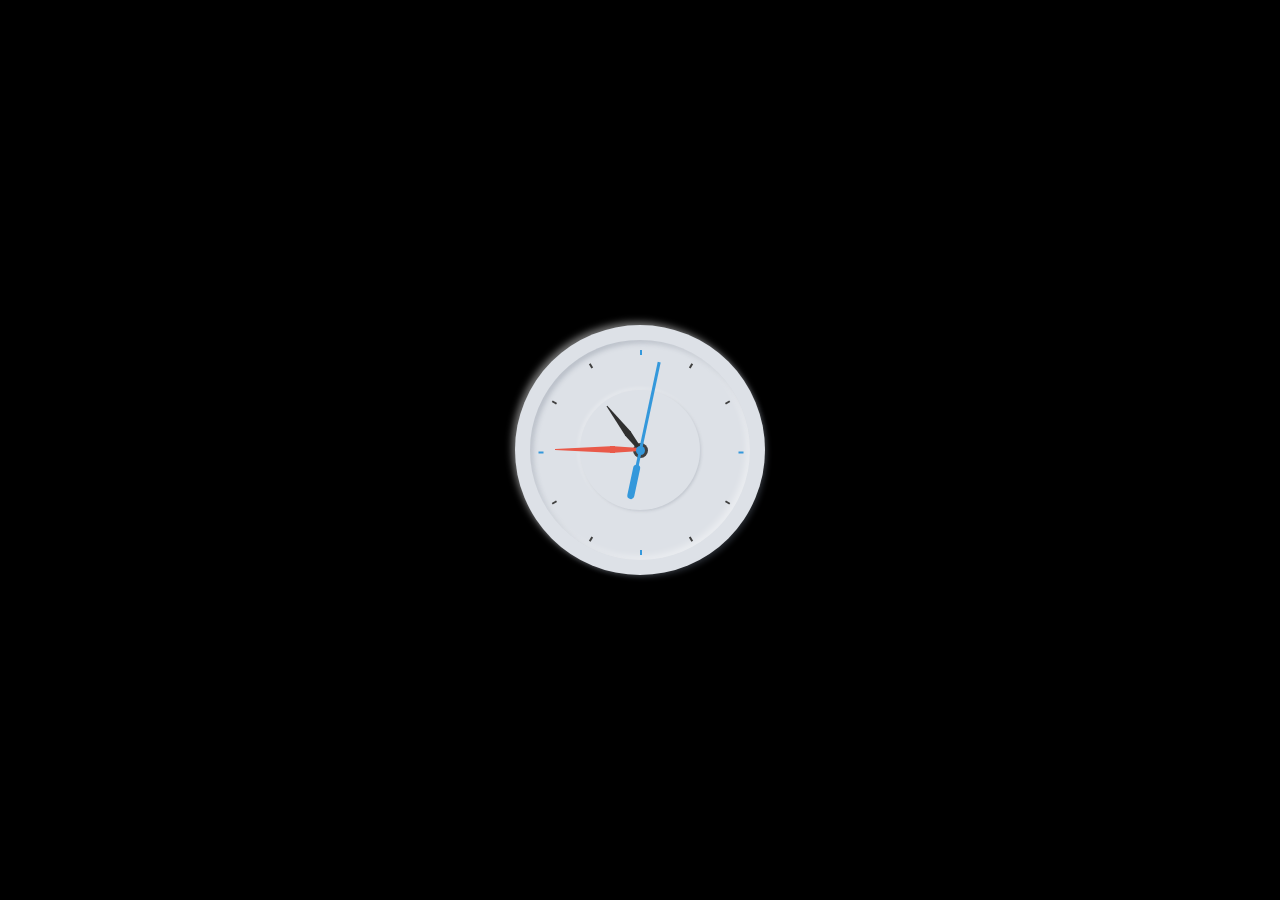
==== analog/index.html @ f1d4a714 "open member" ====
<!DOCTYPE html>
<!-- Created By CodingNepal -->
<html lang="en" dir="ltr">
   <head>
      <meta charset="utf-8">
      <title>Clean Analog</title>
        
      <meta name="title" content="Clean Analog">
      <meta name="description" content="just clean analog clock">

      <!-- Open Graph / Facebook -->
      <meta property="og:type" content="website">
      <meta property="og:url" content="https://clock.mikailthoriq.ml">
      <meta property="og:title" content="Clean Analog">
      <meta property="og:description" content="just clean analog clock">
      <meta property="og:image" content="https://server3.riqq-cdn.cf/0:/Pics/analogcleanclock.png">

      <!-- Twitter -->
      <meta property="twitter:card" content="summary_large_image">
      <meta property="twitter:url" content="https://clock.mikailthoriq.ml">
      <meta property="twitter:title" content="Clean Analog">
      <meta property="twitter:description" content="just clean analog clock">
      <meta property="twitter:image" content="https://server3.riqq-cdn.cf/0:/Pics/analogcleanclock.png">

      <link rel="stylesheet" href="style.css">
   </head>
   <body>
      <div class="clock">
         <div class="center-nut"></div>
         <div class="center-nut2"></div>
         <div class="indicators">
            <div></div>
            <div></div>
            <div></div>
            <div></div>
            <div></div>
            <div></div>
            <div></div>
            <div></div>
            <div></div>
            <div></div>
            <div></div>
            <div></div>
         </div>
         <div class="sec-hand">
            <div class="sec"></div>
         </div>
         <div class="min-hand">
            <div class="min"></div>
         </div>
         <div class="hr-hand">
            <div class="hr"></div>
         </div>
      </div>
      <script>
         const sec = document.querySelector(".sec");
         const min = document.querySelector(".min");
         const hr = document.querySelector(".hr");
         setInterval(function(){
           let time  = new Date();
           let secs = time.getSeconds() * 6;
           let mins = time.getMinutes() * 6;
           let hrs = time.getHours() * 30;
           sec.style.transform = `rotateZ(${secs}deg)`;
           min.style.transform = `rotateZ(${mins}deg)`;
           hr.style.transform = `rotateZ(${hrs+(mins/12)}deg)`;
         });
      </script>
   </body>
</html>
---- analog/style.css ----
*{
    margin: 0;
    padding: 0;
    box-sizing: border-box;
  }
  html,body{
    height: 100%;
  }
  body{
    display: grid;
    place-items: center;
    background: #000;
    text-align: center;
  }
  .clock{
    position: relative;
    display: flex;
    align-items: center;
    justify-content: center;
    background: #dde1e7;
    height: 250px;
    width: 250px;
    border-radius: 50%;
    box-shadow: -3px -3px 7px #ffffff73,
                3px 3px 5px rgba(94,104,121,0.288);
  }
  .clock:before{
    position: absolute;
    content: '';
    height: 220px;
    width: 220px;
    background: #dde1e7;
    border-radius: 50%;
    box-shadow: inset -3px -3px 7px #ffffff73,
                inset 3px 3px 5px rgba(94,104,121,0.288);
  }
  .clock:after{
    position: absolute;
    content: '';
    height: 120px;
    width: 120px;
    background: #dde1e7;
    border-radius: 50%;
    box-shadow: -1px -1px 5px #ffffff73,
                1px 1px 3px rgba(94,104,121,0.288);
  }
  .clock .center-nut{
    height: 15px;
    width: 15px;
    background: #404040;
    border-radius: 50%;
    z-index: 2;
    position: absolute;
  }
  .clock .center-nut2{
    height: 9px;
    width: 9px;
    background: #3498db;
    border-radius: 50%;
    z-index: 15;
    position: absolute;
  }
  .indicators div{
    position: absolute;
    width: 2px;
    height: 5px;
    background: #404040;
  }
  .indicators div:nth-child(1){
    transform: rotate(30deg) translateY(-100px);
  }
  .indicators div:nth-child(2){
    transform: rotate(60deg) translateY(-100px);
  }
  .indicators div:nth-child(3){
    background: #3498db;
    transform: rotate(90deg) translateY(-100px);
  }
  .indicators div:nth-child(4){
    transform: rotate(120deg) translateY(-100px);
  }
  .indicators div:nth-child(5){
    transform: rotate(150deg) translateY(-100px);
  }
  .indicators div:nth-child(6){
    background: #3498db;
    transform: rotate(180deg) translateY(-100px);
  }
  .indicators div:nth-child(7){
    transform: rotate(210deg) translateY(-100px);
  }
  .indicators div:nth-child(8){
    transform: rotate(240deg) translateY(-100px);
  }
  .indicators div:nth-child(9){
    background: #3498db;
    transform: rotate(270deg) translateY(-100px);
  }
  .indicators div:nth-child(10){
    transform: rotate(300deg) translateY(-100px);
  }
  .indicators div:nth-child(11){
    transform: rotate(330deg) translateY(-100px);
  }
  .indicators div:nth-child(12){
    background: #3498db;
    transform: rotate(360deg) translateY(-100px);
  }
  .sec-hand,.min-hand,.hr-hand{
    position: absolute;
  }
  .sec-hand, .sec{
    height: 180px;
    width: 180px;
    z-index: 6;
  }
  .min-hand, .min{
    height: 140px;
    width: 140px;
    z-index: 5;
  }
  .hr-hand, .hr{
    height: 110px;
    width: 110px;
    z-index: 4;
  }
  .sec,.min,.hr{
    display: flex;
    justify-content: center;
    position: absolute;
  }
  .sec:before{
    position: absolute;
    content: '';
    height: 110px;
    width: 3px;
    background: #3498db;
  }
  .sec:after{
    position: absolute;
    content: '';
    height: 35px;
    width: 7px;
    background: #3498db;
    top: 105px;
    border-radius: 5px;
  }
  .min:before{
    position: absolute;
    content: '';
    width: 1px;
    top: -15px;
    border-left: 3px solid transparent;
    border-right: 3px solid transparent;
    border-bottom: 60px solid #e95949;
  }
  .min:after{
    position: absolute;
    content: '';
    width: 3px;
    top: 40px;
    border-left: 2px solid transparent;
    border-right: 2px solid transparent;
    border-top: 30px solid #e95949;
  }
  .hr:before{
    position: absolute;
    content: '';
    width: 1px;
    border-left: 3px solid transparent;
    border-right: 3px solid transparent;
    border-bottom: 35px solid #303030;
  }
  .hr:after{
    position: absolute;
    content: '';
    width: 3px;
    top: 34px;
    border-left: 2px solid transparent;
    border-right: 2px solid transparent;
    border-top: 25px solid #303030;
  }
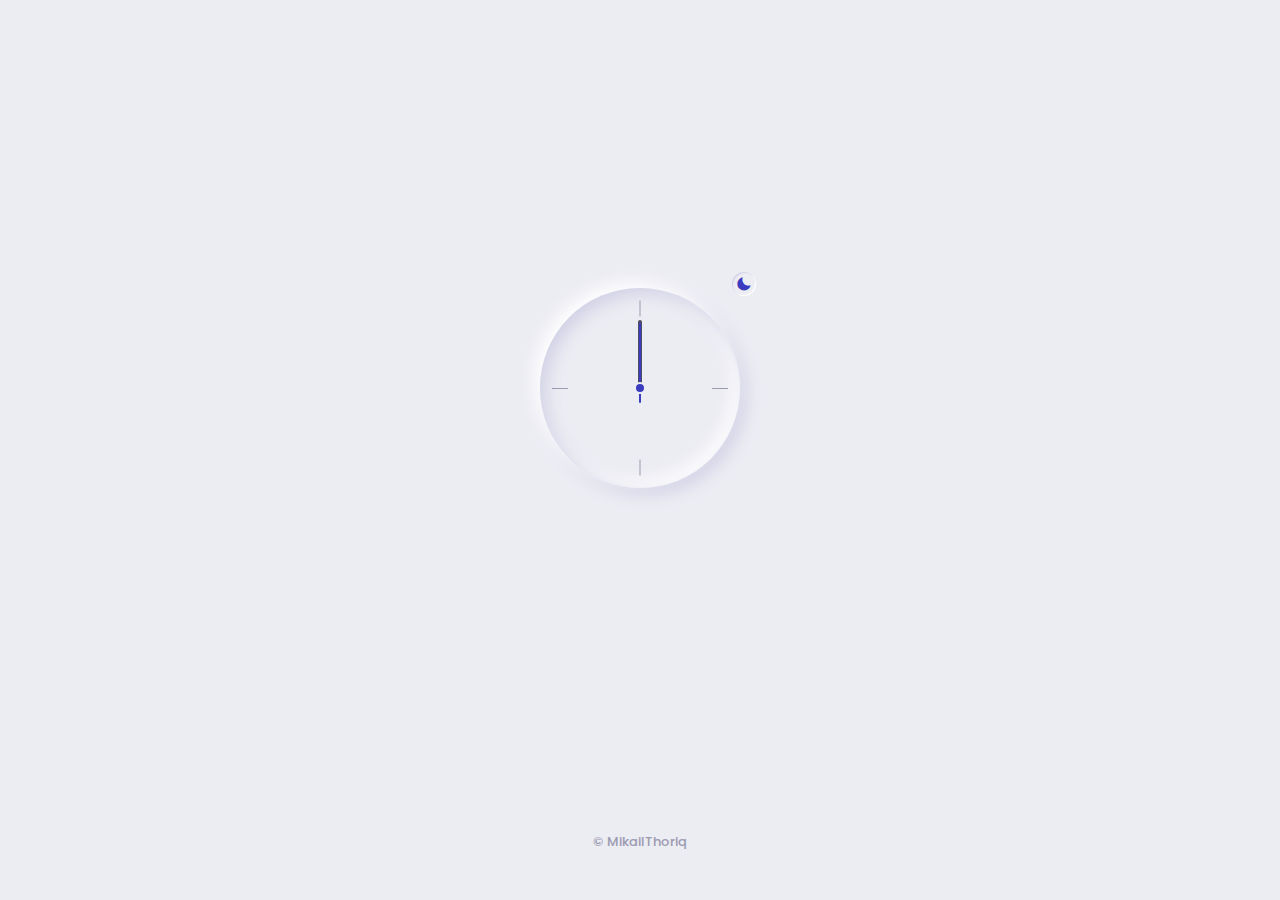
==== commit 88c00625: "update analog clock : refined design and added dark mode" ====
--- a/analog/index.html
+++ b/analog/index.html
@@ -1,70 +1,71 @@
 <!DOCTYPE html>
-<!-- Created By CodingNepal -->
-<html lang="en" dir="ltr">
-   <head>
-      <meta charset="utf-8">
-      <title>Clean Analog</title>
+    <html lang="en">
+    <head>
+        <meta charset="UTF-8">
+        <title>Clean Analog</title>
         
-      <meta name="title" content="Clean Analog">
-      <meta name="description" content="just clean analog clock">
+        <meta name="title" content="Clean Analog">
+        <meta name="description" content="just clean analog clock">
+  
+        <!-- Open Graph / Facebook -->
+        <meta property="og:type" content="website">
+        <meta property="og:url" content="https://clock.mikailthoriq.ml">
+        <meta property="og:title" content="Clean Analog">
+        <meta property="og:description" content="just clean analog clock">
+        <meta property="og:image" content="https://server3.riqq-cdn.cf/0:/Pics/cleanclockv2.png">
+  
+        <!-- Twitter -->
+        <meta property="twitter:card" content="summary_large_image">
+        <meta property="twitter:url" content="https://clock.mikailthoriq.ml">
+        <meta property="twitter:title" content="Clean Analog">
+        <meta property="twitter:description" content="just clean analog clock">
+        <meta property="twitter:image" content="https://server3.riqq-cdn.cf/0:/Pics/cleanclockv2.png">
+  
+        <meta name="viewport" content="width=device-width, initial-scale=1.0">
 
-      <!-- Open Graph / Facebook -->
-      <meta property="og:type" content="website">
-      <meta property="og:url" content="https://clock.mikailthoriq.ml">
-      <meta property="og:title" content="Clean Analog">
-      <meta property="og:description" content="just clean analog clock">
-      <meta property="og:image" content="https://server3.riqq-cdn.cf/0:/Pics/analogcleanclock.png">
+        <link rel="stylesheet" href="https://cdn.jsdelivr.net/npm/boxicons@latest/css/boxicons.min.css">
+        <link rel="stylesheet" href="assets/css/styles.css">
+    </head>
+    <body>
+        <section class="clock container">
+            <div class="clock__container grid">
+                <div class="clock__content grid">
+                    <div class="clock__circle">
+                        <span class="clock__twelve"></span>
+                        <span class="clock__three"></span>
+                        <span class="clock__six"></span>
+                        <span class="clock__nine"></span>
+    
+                        <div class="clock__rounder"></div>
+                        <div class="clock__hour" id="clock-hour"></div>
+                        <div class="clock__minutes" id="clock-minutes"></div>
+                        <div class="clock__seconds" id="clock-seconds"></div>
 
-      <!-- Twitter -->
-      <meta property="twitter:card" content="summary_large_image">
-      <meta property="twitter:url" content="https://clock.mikailthoriq.ml">
-      <meta property="twitter:title" content="Clean Analog">
-      <meta property="twitter:description" content="just clean analog clock">
-      <meta property="twitter:image" content="https://server3.riqq-cdn.cf/0:/Pics/analogcleanclock.png">
+                        <div class="clock__theme">
+                            <i class='bx bxs-moon' id="theme-button"></i>
+                        </div>
+                    </div>
 
-      <link rel="stylesheet" href="style.css">
-   </head>
-   <body>
-      <div class="clock">
-         <div class="center-nut"></div>
-         <div class="center-nut2"></div>
-         <div class="indicators">
-            <div></div>
-            <div></div>
-            <div></div>
-            <div></div>
-            <div></div>
-            <div></div>
-            <div></div>
-            <div></div>
-            <div></div>
-            <div></div>
-            <div></div>
-            <div></div>
-         </div>
-         <div class="sec-hand">
-            <div class="sec"></div>
-         </div>
-         <div class="min-hand">
-            <div class="min"></div>
-         </div>
-         <div class="hr-hand">
-            <div class="hr"></div>
-         </div>
-      </div>
-      <script>
-         const sec = document.querySelector(".sec");
-         const min = document.querySelector(".min");
-         const hr = document.querySelector(".hr");
-         setInterval(function(){
-           let time  = new Date();
-           let secs = time.getSeconds() * 6;
-           let mins = time.getMinutes() * 6;
-           let hrs = time.getHours() * 30;
-           sec.style.transform = `rotateZ(${secs}deg)`;
-           min.style.transform = `rotateZ(${mins}deg)`;
-           hr.style.transform = `rotateZ(${hrs+(mins/12)}deg)`;
-         });
-      </script>
-   </body>
+                    <div>
+                        <div class="clock__text">
+                            <div class="clock__text-hour" id="text-hour"></div>
+                            <div class="clock__text-minutes" id="text-minutes"></div>
+                            <div class="clock__text-ampm" id="text-ampm"></div>
+                        </div>
+    
+                        <div class="clock__date">
+                            <!-- <span id="date-day-week"></span> -->
+                            <span id="date-day"></span>
+                            <span id="date-month"></span>
+                            <span id="date-year"></span>
+                        </div>
+                    </div>
+                </div>
+                
+                <a href="https://mikailthoriq.ml" target="_blank" class="clock__logo"> &copy; MikailThoriq</a>
+            </div>
+        </section>
+
+        <script src="assets/js/main.js"></script>
+    </body>
 </html>--- a/analog/assets/css/styles.css
+++ b/analog/assets/css/styles.css
@@ -0,0 +1,281 @@
+/*=============== GOOGLE FONTS ===============*/
+@import url("https://fonts.googleapis.com/css2?family=Poppins:wght@400;500&display=swap");
+
+/*=============== VARIABLES CSS ===============*/
+:root {
+  /*========== Colors ==========*/
+  --hue-color: 240;
+
+  --first-color: hsl(var(--hue-color), 53%, 49%);
+  --title-color: hsl(var(--hue-color), 53%, 15%);
+  --text-color: hsl(var(--hue-color), 12%, 35%);
+  --text-color-light: hsl(var(--hue-color), 12%, 65%);
+  --white-color: #FFF;
+  --body-color: hsl(var(--hue-color), 24%, 94%);
+
+  /*========== Font and typography ==========*/
+  --body-font: 'Poppins', sans-serif;
+  --biggest-font-size: 3rem;
+  --small-font-size: .813rem;
+  --smaller-font-size: .75rem;
+  --tiny-font-size: .625rem;
+
+  /*========== Font weight ==========*/
+  --font-medium: 500;
+
+  /*========== Margenes Bottom ==========*/
+  --mb-0-25: .25rem;
+  --mb-1: 1rem;
+  --mb-1-5: 1.5rem;
+  --mb-2-5: 2.5rem;
+
+  /*========== z index ==========*/
+  --z-normal: 1;
+  --z-tooltip: 10;
+}
+
+@media screen and (min-width: 968px) {
+  :root {
+    --biggest-font-size: 3.5rem;
+    --small-font-size: .875rem;
+    --smaller-font-size: .813rem;
+    --tiny-font-size: .75rem;
+  }
+}
+
+/*========== Variables Dark theme ==========*/
+body.dark-theme {
+  --title-color: hsl(var(--hue-color), 12%, 95%);
+  --text-color: hsl(var(--hue-color), 12%, 75%);
+  --body-color: hsl(var(--hue-color), 10%, 16%);
+}
+
+/*========== Button Dark/Light ==========*/
+.clock__theme {
+  position: absolute;
+  top: -1rem;
+  right: -1rem;
+  display: flex;
+  padding: .25rem;
+  border-radius: 50%;
+  box-shadow: inset -1px -1px 1px hsla(var(--hue-color), 0%, 100%, 1), 
+              inset 1px 1px 1px hsla(var(--hue-color), 30%, 86%, 1);
+  color: var(--first-color);
+  cursor: pointer;
+}
+
+/*========== Box shadow Dark theme ==========*/
+.dark-theme .clock__circle {
+  box-shadow: 6px 6px 16px hsla(var(--hue-color), 8%, 12%, 1), 
+              -6px -6px 16px hsla(var(--hue-color), 8%, 20%, 1), 
+              inset -6px -6px 16px hsla(var(--hue-color), 8%, 20%, 1), 
+              inset 6px 6px 12px hsla(var(--hue-color), 8%, 12%, 1);
+}
+
+.dark-theme .clock__theme {
+  box-shadow: inset -1px -1px 1px hsla(var(--hue-color), 8%, 20%, 1), 
+              inset 1px 1px 1px hsla(var(--hue-color), 8%, 12%, 1);
+}
+
+/*=============== BASE ===============*/
+* {
+  box-sizing: border-box;
+  padding: 0;
+  margin: 0;
+}
+
+body {
+  margin: 0;
+  font-family: var(--body-font);
+  background-color: var(--body-color);
+  color: var(--text-color);
+}
+
+a {
+  text-decoration: none;
+}
+
+/*=============== REUSABLE CSS CLASSES ===============*/
+.container {
+  max-width: 968px;
+  margin-left: var(--mb-1);
+  margin-right: var(--mb-1);
+}
+
+.grid {
+  display: grid;
+}
+
+/*=============== CLOCK ===============*/
+.clock__container {
+  height: 100vh;
+  grid-template-rows: 1fr max-content;
+}
+
+.clock__circle {
+  position: relative;
+  width: 200px;
+  height: 200px;
+  box-shadow: -6px -6px 16px var(--white-color), 
+              6px 6px 16px hsla(var(--hue-color), 30%, 86%, 1), 
+              inset 6px 6px 16px hsla(var(--hue-color), 30%, 86%, 1), 
+              inset -6px -6px 16px var(--white-color);
+  border-radius: 50%;
+  justify-self: center;
+  display: flex;
+  justify-content: center;
+  align-items: center;
+}
+
+.clock__content {
+  align-self: center;
+  row-gap: 3.5rem;
+}
+
+.clock__twelve, 
+.clock__three, 
+.clock__six, 
+.clock__nine {
+  position: absolute;
+  width: 1rem;
+  height: 1px;
+  background-color: var(--text-color-light);
+}
+
+.clock__twelve, 
+.clock__six {
+  transform: translateX(-50%) rotate(90deg);
+}
+
+.clock__twelve {
+  top: 1.25rem;
+  left: 50%;
+}
+
+.clock__three {
+  top: 50%;
+  right: .75rem;
+}
+
+.clock__six {
+  bottom: 1.25rem;
+  left: 50%;
+}
+
+.clock__nine {
+  left: .75rem;
+  top: 50%;
+}
+
+.clock__rounder {
+  width: .75rem;
+  height: .75rem;
+  background-color: var(--first-color);
+  border-radius: 50%;
+  border: 2px solid var(--body-color);
+  z-index: var(--z-tooltip);
+}
+
+.clock__hour, 
+.clock__minutes, 
+.clock__seconds {
+  position: absolute;
+  display: flex;
+  justify-content: center;
+}
+
+.clock__hour {
+  width: 105px;
+  height: 105px;
+}
+
+.clock__hour::before {
+  content: '';
+  position: absolute;
+  background-color: var(--text-color);
+  width: .25rem;
+  height: 3rem;
+  border-radius: .75rem;
+  z-index: var(--z-normal);
+}
+
+.clock__minutes {
+  width: 136px;
+  height: 136px;
+}
+
+.clock__minutes::before {
+  content: '';
+  position: absolute;
+  background-color: var(--text-color);
+  width: .25rem;
+  height: 4rem;
+  border-radius: .75rem;
+  z-index: var(--z-normal);
+}
+
+.clock__seconds {
+  width: 130px;
+  height: 130px;
+}
+
+.clock__seconds::before {
+  content: '';
+  position: absolute;
+  background-color: var(--first-color);
+  width: .125rem;
+  height: 5rem;
+  border-radius: .75rem;
+  z-index: var(--z-normal);
+}
+
+.clock__logo {
+  width: max-content;
+  justify-self: center;
+  margin-bottom: var(--mb-2-5);
+  font-size: var(--smaller-font-size);
+  font-weight: var(--font-medium);
+  color: var(--text-color-light);
+  transition: .3s;
+}
+
+.clock__logo:hover {
+  color: var(--first-color);
+}
+
+.clock__text {
+  display: flex;
+  justify-content: center;
+}
+
+.clock__text-hour, 
+.clock__text-minutes {
+  font-size: var(--biggest-font-size);
+  font-weight: var(--font-medium);
+  color: var(--title-color);
+}
+
+.clock__text-ampm {
+  font-size: var(--tiny-font-size);
+  color: var(--title-color);
+  font-weight: var(--font-medium);
+  margin-left: var(--mb-0-25);
+}
+
+.clock__date {
+  text-align: center;
+  font-size: var(--small-font-size);
+  font-weight: var(--font-medium);
+}
+
+/*=============== MEDIA QUERIES ===============*/
+/* For large devices */
+@media screen and (min-width: 968px) {
+  .container {
+    margin-left: auto;
+    margin-right: auto;
+  }
+  .clock__logo {
+    margin-bottom: 3rem;
+  }
+}
